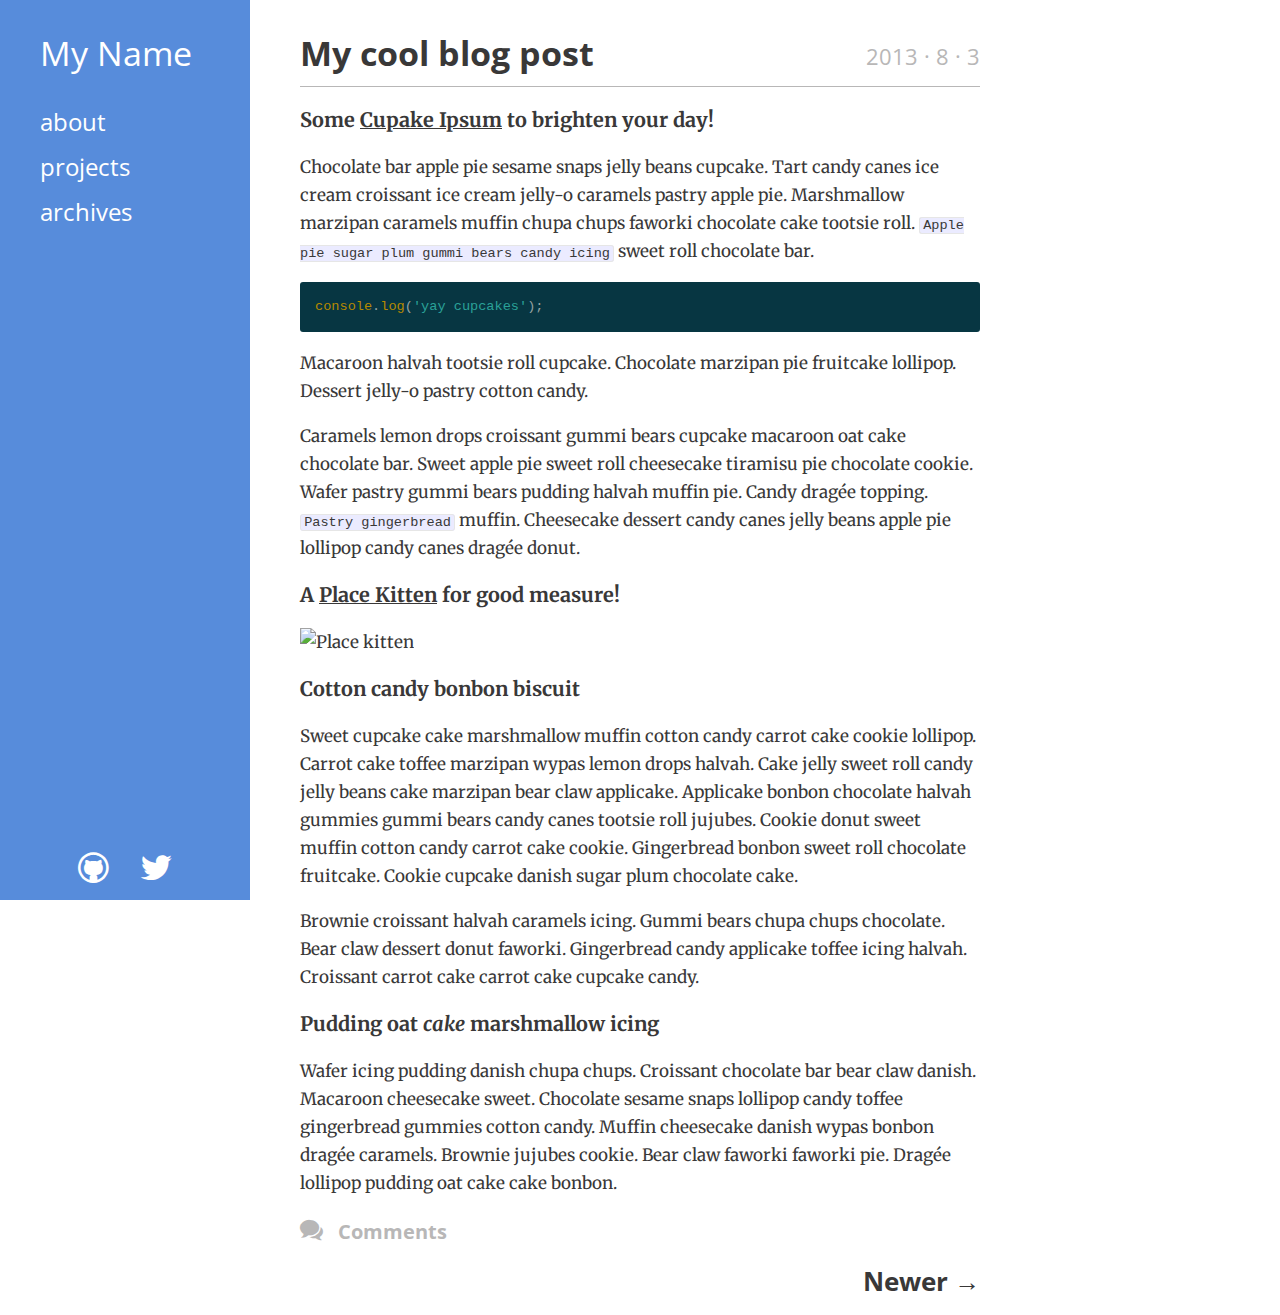
==== page/1/index.html @ 98a0ade1 "Updates" ====
<!DOCTYPE html>
<html>
  <head>
    <meta charset="utf-8">
    <meta name="viewport" content="width=device-width, initial-scale=1, user-scalable=no">
    <link rel="icon" type="image/png" href="/images/cabin.png" >
    <link href="/styles/main.css" rel="stylesheet">
    
    <title>My Blog</title>
    
    
  </head>
  <body>
    <nav>
      <h1 class="name">
        <a href="/">My Name</a>
      </h1>
      <div class="menu icon-menu"></div>
      <ul class="nav-links">
        <li class="text-link">
          <a href="/about.html">about</a>
        </li>
        <li class="text-link">
          <a href="/projects.html">projects</a>
        </li>
        <li class="text-link">
          <a href="/archives.html">archives</a>
        </li>
      </ul>
      <div class="social-media">
        <a href="https://github.com/colinwren" class="icon-github"></a>
        <a href="https://twitter.com/colinwrenca" class="icon-twitter"></a>
      </div>
    </nav>
    <div class="content">


  <div class="post-head group">
  <a href="/posts/my-cool-blog-post/">
    <h1 class="post-title">My cool blog post</h1>
  </a>
  <span class="post-date">2013 &#183; 8 &#183; 3</span>
</div>

<div class="post-body markdown"><h3><a name="some-cupake-ipsumhttpcupcakeipsum-com-to-brighten-your-day" class="anchor" href="#some-cupake-ipsumhttpcupcakeipsum-com-to-brighten-your-day"><span class="header-link"></span></a>Some <a href="http://cupcakeipsum.com">Cupake Ipsum</a> to brighten your day!</h3>
<p>Chocolate bar apple pie sesame snaps jelly beans cupcake.
Tart candy canes ice cream croissant ice cream jelly-o caramels pastry apple
pie. Marshmallow marzipan caramels muffin chupa chups faworki chocolate cake
tootsie roll. <code>Apple pie sugar plum gummi bears candy icing</code> sweet roll chocolate
bar.</p>
<pre><code class="lang-javascript"><div class="highlight"><pre><span class="nx">console</span><span class="p">.</span><span class="nx">log</span><span class="p">(</span><span class="s1">&#39;yay cupcakes&#39;</span><span class="p">);</span>
</pre></div>
</code></pre>
<p>Macaroon halvah tootsie roll cupcake. Chocolate marzipan pie fruitcake
lollipop. Dessert jelly-o pastry cotton candy.</p>
<p>Caramels lemon drops croissant gummi bears cupcake macaroon oat cake chocolate bar. Sweet apple pie sweet roll
cheesecake tiramisu pie chocolate cookie. Wafer pastry gummi bears pudding
halvah muffin pie. Candy dragée topping. <code>Pastry gingerbread</code> muffin. Cheesecake
dessert candy canes jelly beans apple pie lollipop candy canes dragée donut.</p>
<h3><a name="a-place-kittenhttpplacekitten-com-for-good-measure" class="anchor" href="#a-place-kittenhttpplacekitten-com-for-good-measure"><span class="header-link"></span></a>A <a href="http://placekitten.com/">Place Kitten</a> for good measure!</h3>
<p><img src="http://placekitten.com/650/300" alt="Place kitten"></p>
<h3><a name="cotton-candy-bonbon-biscuit" class="anchor" href="#cotton-candy-bonbon-biscuit"><span class="header-link"></span></a>Cotton candy bonbon biscuit</h3>
<p>Sweet cupcake cake marshmallow muffin cotton candy carrot cake cookie lollipop.
Carrot cake toffee marzipan wypas lemon drops halvah. Cake jelly sweet roll
candy jelly beans cake marzipan bear claw applicake. Applicake bonbon chocolate
halvah gummies gummi bears candy canes tootsie roll jujubes. Cookie donut sweet
muffin cotton candy carrot cake cookie. Gingerbread bonbon sweet roll chocolate
fruitcake. Cookie cupcake danish sugar plum chocolate cake.</p>
<p>Brownie croissant halvah caramels icing. Gummi
bears chupa chups chocolate. Bear claw dessert donut faworki. Gingerbread candy
applicake toffee icing halvah. Croissant carrot cake carrot cake cupcake candy.</p>
<h3><a name="pudding-oat-cake-marshmallow-icing" class="anchor" href="#pudding-oat-cake-marshmallow-icing"><span class="header-link"></span></a>Pudding oat <em>cake</em> marshmallow icing</h3>
<p>Wafer icing pudding danish chupa chups. Croissant chocolate bar bear claw
danish. Macaroon cheesecake sweet. Chocolate sesame snaps lollipop candy toffee
gingerbread gummies cotton candy. Muffin cheesecake danish wypas bonbon dragée
caramels. Brownie jujubes cookie. Bear claw faworki faworki pie. Dragée
lollipop pudding oat cake cake bonbon.</p>
</div>

  <div class="comments">
    <a href="/posts/my-cool-blog-post/#comments">
      <span class="icon-bubbles"></span>
      Comments
    </a>
  </div>


<div class="pagination group">
  
    
    
      <a href="/" class="newer"> Newer &#8594;</a>
    
  
    
    
  
</div>
    </div>
    <script src="//ajax.googleapis.com/ajax/libs/jquery/1.10.1/jquery.min.js" type="text/javascript"></script>
    <script src="/scripts/main.js" type="text/javascript"></script>
    <script>
      // Add your analytics code here
    </script>
  </body>
</html>
---- styles/main.css ----
@import "http://fonts.googleapis.com/css?family=Merriweather|Open+Sans";
/*! normalize.css v2.1.2 | MIT License | git.io/normalize */
/* ==========================================================================
   HTML5 display definitions
   ========================================================================== */
/**
 * Correct `block` display not defined in IE 8/9.
 */
/* line 11, ../../src/styles/_normalize.scss */
article,
aside,
details,
figcaption,
figure,
footer,
header,
hgroup,
main,
nav,
section,
summary {
  display: block;
}

/**
 * Correct `inline-block` display not defined in IE 8/9.
 */
/* line 30, ../../src/styles/_normalize.scss */
audio,
canvas,
video {
  display: inline-block;
}

/**
 * Prevent modern browsers from displaying `audio` without controls.
 * Remove excess height in iOS 5 devices.
 */
/* line 41, ../../src/styles/_normalize.scss */
audio:not([controls]) {
  display: none;
  height: 0;
}

/**
 * Address styling not present in IE 8/9.
 */
/* line 50, ../../src/styles/_normalize.scss */
[hidden] {
  display: none;
}

/* ==========================================================================
   Base
   ========================================================================== */
/**
 * 1. Set default font family to sans-serif.
 * 2. Prevent iOS text size adjust after orientation change, without disabling
 *    user zoom.
 */
/* line 64, ../../src/styles/_normalize.scss */
html {
  font-family: sans-serif;
  /* 1 */
  -ms-text-size-adjust: 100%;
  /* 2 */
  -webkit-text-size-adjust: 100%;
  /* 2 */
}

/**
 * Remove default margin.
 */
/* line 74, ../../src/styles/_normalize.scss */
body {
  margin: 0;
}

/* ==========================================================================
   Links
   ========================================================================== */
/**
 * Address `outline` inconsistency between Chrome and other browsers.
 */
/* line 86, ../../src/styles/_normalize.scss */
a:focus {
  outline: thin dotted;
}

/**
 * Improve readability when focused and also mouse hovered in all browsers.
 */
/* line 94, ../../src/styles/_normalize.scss */
a:active,
a:hover {
  outline: 0;
}

/* ==========================================================================
   Typography
   ========================================================================== */
/**
 * Address variable `h1` font-size and margin within `section` and `article`
 * contexts in Firefox 4+, Safari 5, and Chrome.
 */
/* line 108, ../../src/styles/_normalize.scss */
h1 {
  font-size: 2em;
  margin: 0.67em 0;
}

/**
 * Address styling not present in IE 8/9, Safari 5, and Chrome.
 */
/* line 117, ../../src/styles/_normalize.scss */
abbr[title] {
  border-bottom: 1px dotted;
}

/**
 * Address style set to `bolder` in Firefox 4+, Safari 5, and Chrome.
 */
/* line 125, ../../src/styles/_normalize.scss */
b,
strong {
  font-weight: bold;
}

/**
 * Address styling not present in Safari 5 and Chrome.
 */
/* line 134, ../../src/styles/_normalize.scss */
dfn {
  font-style: italic;
}

/**
 * Address differences between Firefox and other browsers.
 */
/* line 142, ../../src/styles/_normalize.scss */
hr {
  -moz-box-sizing: content-box;
  box-sizing: content-box;
  height: 0;
}

/**
 * Address styling not present in IE 8/9.
 */
/* line 152, ../../src/styles/_normalize.scss */
mark {
  background: #ff0;
  color: #000;
}

/**
 * Correct font family set oddly in Safari 5 and Chrome.
 */
/* line 161, ../../src/styles/_normalize.scss */
code,
kbd,
pre,
samp {
  font-family: monospace, serif;
  font-size: 1em;
}

/**
 * Improve readability of pre-formatted text in all browsers.
 */
/* line 173, ../../src/styles/_normalize.scss */
pre {
  white-space: pre-wrap;
}

/**
 * Set consistent quote types.
 */
/* line 181, ../../src/styles/_normalize.scss */
q {
  quotes: "\201C" "\201D" "\2018" "\2019";
}

/**
 * Address inconsistent and variable font size in all browsers.
 */
/* line 189, ../../src/styles/_normalize.scss */
small {
  font-size: 80%;
}

/**
 * Prevent `sub` and `sup` affecting `line-height` in all browsers.
 */
/* line 197, ../../src/styles/_normalize.scss */
sub,
sup {
  font-size: 75%;
  line-height: 0;
  position: relative;
  vertical-align: baseline;
}

/* line 205, ../../src/styles/_normalize.scss */
sup {
  top: -0.5em;
}

/* line 209, ../../src/styles/_normalize.scss */
sub {
  bottom: -0.25em;
}

/* ==========================================================================
   Embedded content
   ========================================================================== */
/**
 * Remove border when inside `a` element in IE 8/9.
 */
/* line 221, ../../src/styles/_normalize.scss */
img {
  border: 0;
}

/**
 * Correct overflow displayed oddly in IE 9.
 */
/* line 229, ../../src/styles/_normalize.scss */
svg:not(:root) {
  overflow: hidden;
}

/* ==========================================================================
   Figures
   ========================================================================== */
/**
 * Address margin not present in IE 8/9 and Safari 5.
 */
/* line 241, ../../src/styles/_normalize.scss */
figure {
  margin: 0;
}

/* ==========================================================================
   Forms
   ========================================================================== */
/**
 * Define consistent border, margin, and padding.
 */
/* line 253, ../../src/styles/_normalize.scss */
fieldset {
  border: 1px solid #c0c0c0;
  margin: 0 2px;
  padding: 0.35em 0.625em 0.75em;
}

/**
 * 1. Correct `color` not being inherited in IE 8/9.
 * 2. Remove padding so people aren't caught out if they zero out fieldsets.
 */
/* line 264, ../../src/styles/_normalize.scss */
legend {
  border: 0;
  /* 1 */
  padding: 0;
  /* 2 */
}

/**
 * 1. Correct font family not being inherited in all browsers.
 * 2. Correct font size not being inherited in all browsers.
 * 3. Address margins set differently in Firefox 4+, Safari 5, and Chrome.
 */
/* line 275, ../../src/styles/_normalize.scss */
button,
input,
select,
textarea {
  font-family: inherit;
  /* 1 */
  font-size: 100%;
  /* 2 */
  margin: 0;
  /* 3 */
}

/**
 * Address Firefox 4+ setting `line-height` on `input` using `!important` in
 * the UA stylesheet.
 */
/* line 289, ../../src/styles/_normalize.scss */
button,
input {
  line-height: normal;
}

/**
 * Address inconsistent `text-transform` inheritance for `button` and `select`.
 * All other form control elements do not inherit `text-transform` values.
 * Correct `button` style inheritance in Chrome, Safari 5+, and IE 8+.
 * Correct `select` style inheritance in Firefox 4+ and Opera.
 */
/* line 301, ../../src/styles/_normalize.scss */
button,
select {
  text-transform: none;
}

/**
 * 1. Avoid the WebKit bug in Android 4.0.* where (2) destroys native `audio`
 *    and `video` controls.
 * 2. Correct inability to style clickable `input` types in iOS.
 * 3. Improve usability and consistency of cursor style between image-type
 *    `input` and others.
 */
/* line 314, ../../src/styles/_normalize.scss */
button,
html input[type="button"],
input[type="reset"],
input[type="submit"] {
  -webkit-appearance: button;
  /* 2 */
  cursor: pointer;
  /* 3 */
}

/**
 * Re-set default cursor for disabled elements.
 */
/* line 326, ../../src/styles/_normalize.scss */
button[disabled],
html input[disabled] {
  cursor: default;
}

/**
 * 1. Address box sizing set to `content-box` in IE 8/9.
 * 2. Remove excess padding in IE 8/9.
 */
/* line 336, ../../src/styles/_normalize.scss */
input[type="checkbox"],
input[type="radio"] {
  box-sizing: border-box;
  /* 1 */
  padding: 0;
  /* 2 */
}

/**
 * 1. Address `appearance` set to `searchfield` in Safari 5 and Chrome.
 * 2. Address `box-sizing` set to `border-box` in Safari 5 and Chrome
 *    (include `-moz` to future-proof).
 */
/* line 348, ../../src/styles/_normalize.scss */
input[type="search"] {
  -webkit-appearance: textfield;
  /* 1 */
  -moz-box-sizing: content-box;
  -webkit-box-sizing: content-box;
  /* 2 */
  box-sizing: content-box;
}

/**
 * Remove inner padding and search cancel button in Safari 5 and Chrome
 * on OS X.
 */
/* line 360, ../../src/styles/_normalize.scss */
input[type="search"]::-webkit-search-cancel-button,
input[type="search"]::-webkit-search-decoration {
  -webkit-appearance: none;
}

/**
 * Remove inner padding and border in Firefox 4+.
 */
/* line 369, ../../src/styles/_normalize.scss */
button::-moz-focus-inner,
input::-moz-focus-inner {
  border: 0;
  padding: 0;
}

/**
 * 1. Remove default vertical scrollbar in IE 8/9.
 * 2. Improve readability and alignment in all browsers.
 */
/* line 380, ../../src/styles/_normalize.scss */
textarea {
  overflow: auto;
  /* 1 */
  vertical-align: top;
  /* 2 */
}

/* ==========================================================================
   Tables
   ========================================================================== */
/**
 * Remove most spacing between table cells.
 */
/* line 393, ../../src/styles/_normalize.scss */
table {
  border-collapse: collapse;
  border-spacing: 0;
}

/* line 1, ../../src/styles/_solarized-dark.scss */
.highlight {
  background-color: #073642;
  color: #93a1a1;
}

/* line 6, ../../src/styles/_solarized-dark.scss */
.highlight .c {
  color: #586e75 !important;
  font-style: italic !important;
}

/* line 11, ../../src/styles/_solarized-dark.scss */
.highlight .cm {
  color: #586e75 !important;
  font-style: italic !important;
}

/* line 16, ../../src/styles/_solarized-dark.scss */
.highlight .cp {
  color: #586e75 !important;
  font-style: italic !important;
}

/* line 21, ../../src/styles/_solarized-dark.scss */
.highlight .c1 {
  color: #586e75 !important;
  font-style: italic !important;
}

/* line 26, ../../src/styles/_solarized-dark.scss */
.highlight .cs {
  color: #586e75 !important;
  font-weight: bold !important;
  font-style: italic !important;
}

/* line 32, ../../src/styles/_solarized-dark.scss */
.highlight .err {
  color: #dc322f !important;
  background: none !important;
}

/* line 37, ../../src/styles/_solarized-dark.scss */
.highlight .k {
  color: #cb4b16 !important;
}

/* line 41, ../../src/styles/_solarized-dark.scss */
.highlight .o {
  color: #93a1a1 !important;
  font-weight: bold !important;
}

/* line 46, ../../src/styles/_solarized-dark.scss */
.highlight .p {
  color: #93a1a1 !important;
}

/* line 50, ../../src/styles/_solarized-dark.scss */
.highlight .ow {
  color: #2aa198 !important;
  font-weight: bold !important;
}

/* line 55, ../../src/styles/_solarized-dark.scss */
.highlight .gd {
  color: #93a1a1 !important;
  background-color: #372c34 !important;
  display: inline-block;
}

/* line 61, ../../src/styles/_solarized-dark.scss */
.highlight .gd .x {
  color: #93a1a1 !important;
  background-color: #4d2d33 !important;
  display: inline-block;
}

/* line 67, ../../src/styles/_solarized-dark.scss */
.highlight .ge {
  color: #93a1a1 !important;
  font-style: italic !important;
}

/* line 72, ../../src/styles/_solarized-dark.scss */
.highlight .gr {
  color: #aa0000;
}

/* line 76, ../../src/styles/_solarized-dark.scss */
.highlight .gh {
  color: #586e75 !important;
}

/* line 80, ../../src/styles/_solarized-dark.scss */
.highlight .gi {
  color: #93a1a1 !important;
  background-color: #1a412b !important;
  display: inline-block;
}

/* line 86, ../../src/styles/_solarized-dark.scss */
.highlight .gi .x {
  color: #93a1a1 !important;
  background-color: #355720 !important;
  display: inline-block;
}

/* line 92, ../../src/styles/_solarized-dark.scss */
.highlight .go {
  color: #888888;
}

/* line 96, ../../src/styles/_solarized-dark.scss */
.highlight .gp {
  color: #555555;
}

/* line 100, ../../src/styles/_solarized-dark.scss */
.highlight .gs {
  color: #93a1a1 !important;
  font-weight: bold !important;
}

/* line 105, ../../src/styles/_solarized-dark.scss */
.highlight .gu {
  color: #6c71c4 !important;
}

/* line 109, ../../src/styles/_solarized-dark.scss */
.highlight .gt {
  color: #aa0000;
}

/* line 113, ../../src/styles/_solarized-dark.scss */
.highlight .kc {
  color: #859900 !important;
  font-weight: bold !important;
}

/* line 118, ../../src/styles/_solarized-dark.scss */
.highlight .kd {
  color: #268bd2 !important;
}

/* line 122, ../../src/styles/_solarized-dark.scss */
.highlight .kp {
  color: #cb4b16 !important;
  font-weight: bold !important;
}

/* line 127, ../../src/styles/_solarized-dark.scss */
.highlight .kr {
  color: #d33682 !important;
  font-weight: bold !important;
}

/* line 132, ../../src/styles/_solarized-dark.scss */
.highlight .kt {
  color: #2aa198 !important;
}

/* line 136, ../../src/styles/_solarized-dark.scss */
.highlight .n {
  color: #268bd2 !important;
}

/* line 140, ../../src/styles/_solarized-dark.scss */
.highlight .na {
  color: #268bd2 !important;
}

/* line 144, ../../src/styles/_solarized-dark.scss */
.highlight .nb {
  color: #859900 !important;
}

/* line 148, ../../src/styles/_solarized-dark.scss */
.highlight .nc {
  color: #d33682 !important;
}

/* line 152, ../../src/styles/_solarized-dark.scss */
.highlight .no {
  color: #b58900 !important;
}

/* line 156, ../../src/styles/_solarized-dark.scss */
.highlight .ni {
  color: #800080;
}

/* line 160, ../../src/styles/_solarized-dark.scss */
.highlight .nl {
  color: #859900 !important;
}

/* line 164, ../../src/styles/_solarized-dark.scss */
.highlight .ne {
  color: #268bd2 !important;
  font-weight: bold !important;
}

/* line 169, ../../src/styles/_solarized-dark.scss */
.highlight .nf {
  color: #268bd2 !important;
  font-weight: bold !important;
}

/* line 174, ../../src/styles/_solarized-dark.scss */
.highlight .nn {
  color: #b58900 !important;
}

/* line 178, ../../src/styles/_solarized-dark.scss */
.highlight .nt {
  color: #268bd2 !important;
  font-weight: bold !important;
}

/* line 183, ../../src/styles/_solarized-dark.scss */
.highlight .nx {
  color: #b58900 !important;
}

/* line 187, ../../src/styles/_solarized-dark.scss */
.highlight .bp {
  color: #999999;
}

/* line 191, ../../src/styles/_solarized-dark.scss */
.highlight .vc {
  color: #008080;
}

/* line 195, ../../src/styles/_solarized-dark.scss */
.highlight .vg {
  color: #268bd2 !important;
}

/* line 199, ../../src/styles/_solarized-dark.scss */
.highlight .vi {
  color: #268bd2 !important;
}

/* line 203, ../../src/styles/_solarized-dark.scss */
.highlight .nv {
  color: #268bd2 !important;
}

/* line 207, ../../src/styles/_solarized-dark.scss */
.highlight .w {
  color: #bbbbbb;
}

/* line 211, ../../src/styles/_solarized-dark.scss */
.highlight .mf {
  color: #2aa198 !important;
}

/* line 215, ../../src/styles/_solarized-dark.scss */
.highlight .m {
  color: #2aa198 !important;
}

/* line 219, ../../src/styles/_solarized-dark.scss */
.highlight .mh {
  color: #2aa198 !important;
}

/* line 223, ../../src/styles/_solarized-dark.scss */
.highlight .mi {
  color: #2aa198 !important;
}

/* line 227, ../../src/styles/_solarized-dark.scss */
.highlight .mo {
  color: #009999;
}

/* line 231, ../../src/styles/_solarized-dark.scss */
.highlight .s {
  color: #2aa198 !important;
}

/* line 235, ../../src/styles/_solarized-dark.scss */
.highlight .sb {
  color: #d14;
}

/* line 239, ../../src/styles/_solarized-dark.scss */
.highlight .sc {
  color: #d14;
}

/* line 243, ../../src/styles/_solarized-dark.scss */
.highlight .sd {
  color: #2aa198 !important;
}

/* line 247, ../../src/styles/_solarized-dark.scss */
.highlight .s2 {
  color: #2aa198 !important;
}

/* line 251, ../../src/styles/_solarized-dark.scss */
.highlight .se {
  color: #dc322f !important;
}

/* line 255, ../../src/styles/_solarized-dark.scss */
.highlight .sh {
  color: #d14;
}

/* line 259, ../../src/styles/_solarized-dark.scss */
.highlight .si {
  color: #268bd2 !important;
}

/* line 263, ../../src/styles/_solarized-dark.scss */
.highlight .sx {
  color: #d14;
}

/* line 267, ../../src/styles/_solarized-dark.scss */
.highlight .sr {
  color: #2aa198 !important;
}

/* line 271, ../../src/styles/_solarized-dark.scss */
.highlight .s1 {
  color: #2aa198 !important;
}

/* line 275, ../../src/styles/_solarized-dark.scss */
.highlight .ss {
  color: #990073;
}

/* line 279, ../../src/styles/_solarized-dark.scss */
.highlight .il {
  color: #009999;
}

/* line 283, ../../src/styles/_solarized-dark.scss */
.highlight div .gd, .highlight div .gd .x, .highlight div .gi, .highlight div .gi .x {
  display: inline-block;
  width: 100%;
}

/* line 28, ../../src/styles/_base.scss */
.group {
  overflow: hidden;
  *zoom: 1;
}

/* line 32, ../../src/styles/_base.scss */
body {
  margin: 0;
  color: #393838;
  -webkit-font-smoothing: antialiased;
  -webkit-tap-highlight-color: transparent;
  font-family: "Open Sans", sans-serif;
  font-size: 17px;
}
@media (max-width: 1250px) {
  /* line 32, ../../src/styles/_base.scss */
  body {
    font-size: 16px;
  }
}
@media (max-width: 630px) {
  /* line 32, ../../src/styles/_base.scss */
  body {
    font-size: 12px;
  }
}

/* line 49, ../../src/styles/_base.scss */
.content {
  position: relative;
  margin: 30px auto 0;
  max-width: 680px;
  width: 55%;
}
/* line 55, ../../src/styles/_base.scss */
.content a {
  color: #393838;
  -moz-transition: color 0.2s;
  -o-transition: color 0.2s;
  -webkit-transition: color 0.2s;
  transition: color 0.2s;
}
/* line 59, ../../src/styles/_base.scss */
.content a:hover {
  color: #578cdb;
}
@media (max-width: 1250px) {
  /* line 49, ../../src/styles/_base.scss */
  .content {
    margin: 65px auto 25px;
    width: 86%;
  }
}
@media (max-width: 630px) {
  /* line 49, ../../src/styles/_base.scss */
  .content {
    margin: 50px auto 15px;
  }
}

/* line 74, ../../src/styles/_base.scss */
.pagination {
  width: 100%;
}
/* line 77, ../../src/styles/_base.scss */
.pagination a {
  font-size: 1.5em;
  font-weight: bold;
  padding: .7em 0;
  text-decoration: none;
}

/* line 85, ../../src/styles/_base.scss */
.older {
  float: left;
}

/* line 89, ../../src/styles/_base.scss */
.newer {
  float: right;
}

/* line 3, ../../src/styles/_markdown.scss */
.markdown ul, .markdown ol {
  padding-left: 30px;
}
/* line 7, ../../src/styles/_markdown.scss */
.markdown img {
  max-width: 100%;
}
/* line 11, ../../src/styles/_markdown.scss */
.markdown .anchor {
  text-decoration: none;
  position: absolute;
  margin-left: -1.7em;
  padding-left: 1.7em;
  outline: none;
  color: #393838;
}
/* line 19, ../../src/styles/_markdown.scss */
.markdown .anchor:hover {
  text-decoration: none;
}
/* line 24, ../../src/styles/_markdown.scss */
.markdown h1, .markdown h2, .markdown h3,
.markdown h4, .markdown h5, .markdown h6 {
  line-height: 1.3;
}
/* line 29, ../../src/styles/_markdown.scss */
.markdown h1:hover .header-link, .markdown h2:hover .header-link, .markdown h3:hover .header-link,
.markdown h4:hover .header-link, .markdown h5:hover .header-link, .markdown h6:hover .header-link {
  visibility: visible;
}
@media (max-width: 1250px) {
  /* line 29, ../../src/styles/_markdown.scss */
  .markdown h1:hover .header-link, .markdown h2:hover .header-link, .markdown h3:hover .header-link,
  .markdown h4:hover .header-link, .markdown h5:hover .header-link, .markdown h6:hover .header-link {
    visibility: hidden;
  }
}
/* line 38, ../../src/styles/_markdown.scss */
.markdown blockquote {
  border-left: 6px solid gainsboro;
  margin-left: 0;
  padding-left: 1em;
}

/* line 45, ../../src/styles/_markdown.scss */
.header-link {
  margin-left: -1.7em;
  visibility: hidden;
  font-size: 16px;
}
@media (max-width: 1250px) {
  /* line 45, ../../src/styles/_markdown.scss */
  .header-link {
    font-size: 14px;
  }
}
@media (max-width: 630px) {
  /* line 45, ../../src/styles/_markdown.scss */
  .header-link {
    font-size: 12px;
  }
}

/* line 59, ../../src/styles/_markdown.scss */
code {
  background: #ebebff;
  border: 1px solid #e6e6e6;
  padding: 0 0.23em;
  -moz-border-radius: 3px;
  -webkit-border-radius: 3px;
  border-radius: 3px;
  margin: 0;
  font-size: .8em;
  line-height: 1.5em;
  font-family: Monaco, Consolas, monospace;
}

/* line 70, ../../src/styles/_markdown.scss */
.markdown > pre {
  font-family: Monaco, Consolas, monospace;
  margin: 1em 0;
  white-space: normal;
}
/* line 75, ../../src/styles/_markdown.scss */
.markdown > pre pre {
  white-space: pre;
  -webkit-overflow-scrolling: touch;
  margin: 0;
  overflow: auto;
}
/* line 82, ../../src/styles/_markdown.scss */
.markdown > pre code {
  border: 0;
  padding: 0;
}

/* line 88, ../../src/styles/_markdown.scss */
.highlight {
  -moz-border-radius: 3px;
  -webkit-border-radius: 3px;
  border-radius: 3px;
}
/* line 91, ../../src/styles/_markdown.scss */
.highlight pre {
  padding: 15px;
  margin-bottom: 0;
}

/*Icon Set: IcoMoon - Free -- http://keyamoon.com/icomoon/*/
/*License:  CC BY 3.0 -- http://creativecommons.org/licenses/by/3.0/*/
/*
Note: To edit icons, go to the following url: http://icomoon.io/app/
      then click `Import Icons` in the top left and upload the `src/styles/selection.json` file.

      After updating the icons simply download them and replace the `fonts` folder inside the `src/styles` folder,
      replace the `src/styles/selection.json` with the new `selection.json` and replace the contents of
      `src/styles/_icon.scss` with `style.css`.
*/
@font-face {
  font-family: 'icomoon';
  src: url("fonts/icomoon.eot");
  src: url("fonts/icomoon.eot?#iefix") format("embedded-opentype"), url("fonts/icomoon.ttf") format("truetype"), url("fonts/icomoon.woff") format("woff"), url("fonts/icomoon.svg#icomoon") format("svg");
  font-weight: normal;
  font-style: normal;
}
/* line 23, ../../src/styles/_icons.scss */
[class*="icon-"], .header-link {
  font-family: 'icomoon';
  speak: none;
  font-style: normal;
  font-weight: normal;
  font-variant: normal;
  text-transform: none;
  line-height: 1;
  /* Better Font Rendering =========== */
  -webkit-font-smoothing: antialiased;
  -moz-osx-font-smoothing: grayscale;
}

/* line 37, ../../src/styles/_icons.scss */
.icon-link:before, .header-link:before {
  content: "\e600";
}

/* line 40, ../../src/styles/_icons.scss */
.icon-twitter:before {
  content: "\e601";
}

/* line 43, ../../src/styles/_icons.scss */
.icon-google-plus:before {
  content: "\e602";
}

/* line 46, ../../src/styles/_icons.scss */
.icon-facebook:before {
  content: "\e603";
}

/* line 49, ../../src/styles/_icons.scss */
.icon-github:before {
  content: "\e604";
}

/* line 52, ../../src/styles/_icons.scss */
.icon-pinterest:before {
  content: "\e605";
}

/* line 55, ../../src/styles/_icons.scss */
.icon-dribbble:before {
  content: "\e606";
}

/* line 58, ../../src/styles/_icons.scss */
.icon-menu:before {
  content: "\e607";
}

/* line 61, ../../src/styles/_icons.scss */
.icon-bubbles:before {
  content: "\e608";
}

/* line 64, ../../src/styles/_icons.scss */
.icon-soundcloud:before {
  content: "\e609";
}

/* line 67, ../../src/styles/_icons.scss */
.icon-skype:before {
  content: "\e60a";
}

/* line 70, ../../src/styles/_icons.scss */
.icon-lastfm:before {
  content: "\e60b";
}

/* line 73, ../../src/styles/_icons.scss */
.icon-foursquare:before {
  content: "\e60c";
}

/* line 76, ../../src/styles/_icons.scss */
.icon-tumblr:before {
  content: "\e60d";
}

/* line 1, ../../src/styles/_nav.scss */
nav {
  position: fixed;
  z-index: 100;
  height: 100%;
  top: 0;
  background: #578cdb;
  width: 250px;
}
/* line 9, ../../src/styles/_nav.scss */
nav a {
  color: white;
  text-decoration: none;
}
/* line 13, ../../src/styles/_nav.scss */
nav a:hover {
  text-decoration: underline;
}
@media (max-width: 1250px) {
  /* line 1, ../../src/styles/_nav.scss */
  nav {
    overflow: hidden;
    width: 100%;
    height: auto;
    overflow: hidden;
    *zoom: 1;
  }
}

/* line 26, ../../src/styles/_nav.scss */
.nav-show {
  overflow: visible;
}

/* line 33, ../../src/styles/_nav.scss */
.name {
  z-index: 100;
  font-weight: normal;
  font-size: 2em;
  margin: 30px 0;
  padding-left: 40px;
}
@media (max-width: 1250px) {
  /* line 33, ../../src/styles/_nav.scss */
  .name {
    padding-left: 1em;
    margin: 0;
    float: left;
    font-size: 1.6em;
    line-height: 2.2em;
  }
}

/* line 49, ../../src/styles/_nav.scss */
.menu {
  text-align: right;
  color: white;
  display: none;
  float: right;
  margin: 0;
  padding-right: .5em;
  font-size: 1.6em;
  line-height: 2.2em;
}
/* line 59, ../../src/styles/_nav.scss */
.menu:hover {
  text-decoration: none;
}
@media (max-width: 1250px) {
  /* line 49, ../../src/styles/_nav.scss */
  .menu {
    display: block;
  }
}

/* line 68, ../../src/styles/_nav.scss */
.nav-links {
  list-style: none;
  background: #578cdb;
  padding-left: 40px;
  font-size: 1.4em;
}
/* line 74, ../../src/styles/_nav.scss */
.nav-links a {
  display: block;
  padding: 0 0 .55em;
}
@media (max-width: 1250px) {
  /* line 74, ../../src/styles/_nav.scss */
  .nav-links a {
    display: block;
    padding: 0;
    margin: .55em .9em;
  }
}
@media (max-width: 1250px) {
  /* line 68, ../../src/styles/_nav.scss */
  .nav-links {
    padding: 0;
    margin: 0;
    position: absolute;
    right: 0;
    top: 2.5em;
  }
}

/* line 94, ../../src/styles/_nav.scss */
.social-media {
  text-align: center;
  position: absolute;
  bottom: 0;
  width: 100%;
  font-size: 1.8em;
  line-height: 2em;
}
/* line 102, ../../src/styles/_nav.scss */
.social-media a {
  margin: 0 10px;
  padding: 2px;
}
/* line 108, ../../src/styles/_nav.scss */
.social-media a:hover {
  text-decoration: none;
  color: #393838;
}
@media (max-width: 1250px) {
  /* line 94, ../../src/styles/_nav.scss */
  .social-media {
    display: none;
  }
}

/* line 1, ../../src/styles/_post.scss */
.post-head {
  border-bottom: 1px solid #b8b7b7;
  margin: 1em 0;
  padding-bottom: 5px;
  position: relative;
}
/* line 7, ../../src/styles/_post.scss */
.post-head a {
  text-decoration: none;
}

/* line 12, ../../src/styles/_post.scss */
.post-title {
  float: left;
  padding-right: 4.9em;
  margin: 0 0 5px;
  font-size: 2em;
}
@media (max-width: 1250px) {
  /* line 12, ../../src/styles/_post.scss */
  .post-title {
    font-size: 1.7em;
  }
}

/* line 23, ../../src/styles/_post.scss */
.post-date {
  position: absolute;
  bottom: 10px;
  right: 0;
  font-size: 1.3em;
  line-height: 1.7em;
  color: #b8b7b7;
}

/* line 32, ../../src/styles/_post.scss */
.post-body {
  margin-bottom: 1.2em;
  font-family: "Merriweather", serif;
  line-height: 1.65em;
}

/* line 38, ../../src/styles/_post.scss */
.social {
  padding: .55em 0 1.4em;
}

/* line 42, ../../src/styles/_post.scss */
.comments {
  margin-top: 1em;
  font-weight: bold;
  font-size: 1.2em;
}
/* line 47, ../../src/styles/_post.scss */
.comments a {
  color: #b8b7b7;
  text-decoration: none;
}
/* line 52, ../../src/styles/_post.scss */
.comments .icon-bubbles {
  padding: 3px 15px 5px 0;
  float: left;
}
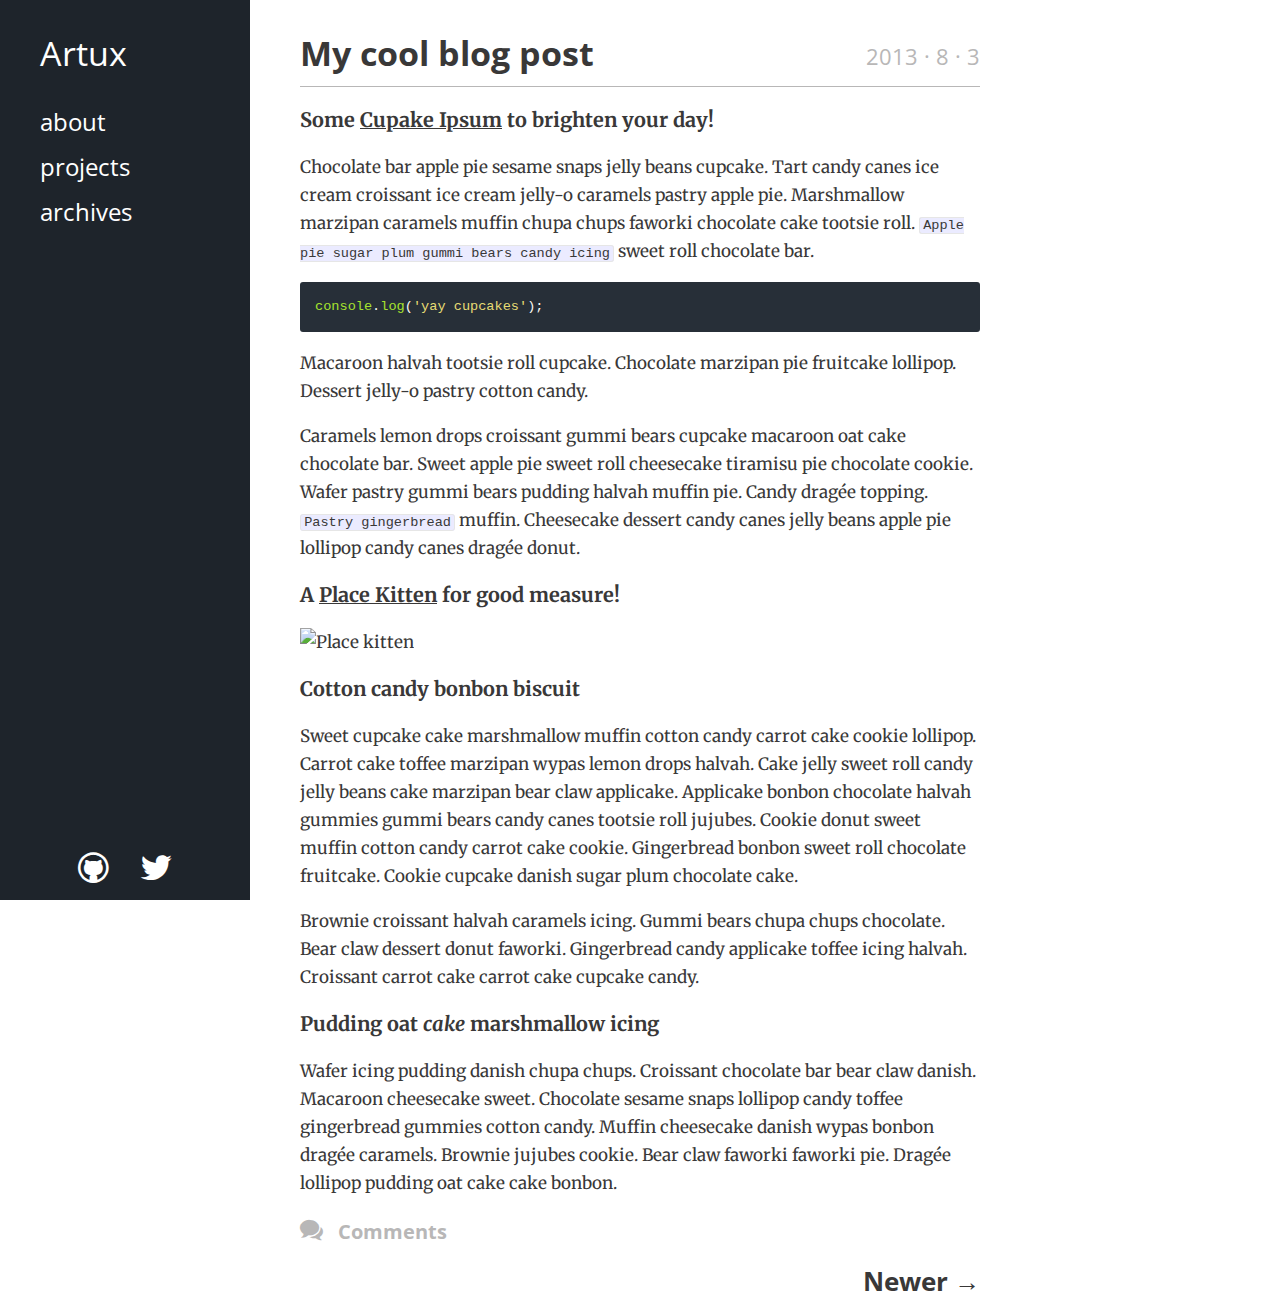
==== commit da40aad0: "Updates" ====
--- a/page/1/index.html
+++ b/page/1/index.html
@@ -13,7 +13,7 @@
   <body>
     <nav>
       <h1 class="name">
-        <a href="/">My Name</a>
+        <a href="/">Artux</a>
       </h1>
       <div class="menu icon-menu"></div>
       <ul class="nav-links">
@@ -28,8 +28,8 @@
         </li>
       </ul>
       <div class="social-media">
-        <a href="https://github.com/colinwren" class="icon-github"></a>
-        <a href="https://twitter.com/colinwrenca" class="icon-twitter"></a>
+        <a href="https://github.com/scheffer" class="icon-github"></a>
+        <a href="https://twitter.com/artux" class="icon-twitter"></a>
       </div>
     </nav>
     <div class="content">
--- a/styles/main.css
+++ b/styles/main.css
@@ -405,358 +405,380 @@
   border-spacing: 0;
 }
 
-/* line 1, ../../src/styles/_solarized-dark.scss */
+/* line 1, ../../src/styles/_monokai.scss */
 .highlight {
-  background-color: #073642;
+  background-color: #272F38;
   color: #93a1a1;
 }
 
-/* line 6, ../../src/styles/_solarized-dark.scss */
+/* line 2, ../../src/styles/_monokai.scss */
 .highlight .c {
-  color: #586e75 !important;
-  font-style: italic !important;
-}
-
-/* line 11, ../../src/styles/_solarized-dark.scss */
+  color: #75715e;
+}
+
+/* Comment */
+/* line 3, ../../src/styles/_monokai.scss */
+.highlight .err {
+  color: #960050;
+  background-color: #1e0010;
+}
+
+/* Error */
+/* line 4, ../../src/styles/_monokai.scss */
+.highlight .k {
+  color: #66d9ef;
+}
+
+/* Keyword */
+/* line 5, ../../src/styles/_monokai.scss */
+.highlight .l {
+  color: #ae81ff;
+}
+
+/* Literal */
+/* line 6, ../../src/styles/_monokai.scss */
+.highlight .n {
+  color: #f8f8f2;
+}
+
+/* Name */
+/* line 7, ../../src/styles/_monokai.scss */
+.highlight .o {
+  color: #f92672;
+}
+
+/* Operator */
+/* line 8, ../../src/styles/_monokai.scss */
+.highlight .p {
+  color: #f8f8f2;
+}
+
+/* Punctuation */
+/* line 9, ../../src/styles/_monokai.scss */
 .highlight .cm {
-  color: #586e75 !important;
-  font-style: italic !important;
-}
-
-/* line 16, ../../src/styles/_solarized-dark.scss */
+  color: #75715e;
+}
+
+/* Comment.Multiline */
+/* line 10, ../../src/styles/_monokai.scss */
 .highlight .cp {
-  color: #586e75 !important;
-  font-style: italic !important;
-}
-
-/* line 21, ../../src/styles/_solarized-dark.scss */
+  color: #75715e;
+}
+
+/* Comment.Preproc */
+/* line 11, ../../src/styles/_monokai.scss */
 .highlight .c1 {
-  color: #586e75 !important;
-  font-style: italic !important;
-}
-
-/* line 26, ../../src/styles/_solarized-dark.scss */
+  color: #75715e;
+}
+
+/* Comment.Single */
+/* line 12, ../../src/styles/_monokai.scss */
 .highlight .cs {
-  color: #586e75 !important;
-  font-weight: bold !important;
-  font-style: italic !important;
-}
-
-/* line 32, ../../src/styles/_solarized-dark.scss */
-.highlight .err {
-  color: #dc322f !important;
-  background: none !important;
-}
-
-/* line 37, ../../src/styles/_solarized-dark.scss */
-.highlight .k {
-  color: #cb4b16 !important;
-}
-
-/* line 41, ../../src/styles/_solarized-dark.scss */
-.highlight .o {
-  color: #93a1a1 !important;
-  font-weight: bold !important;
-}
-
-/* line 46, ../../src/styles/_solarized-dark.scss */
-.highlight .p {
-  color: #93a1a1 !important;
-}
-
-/* line 50, ../../src/styles/_solarized-dark.scss */
+  color: #75715e;
+}
+
+/* Comment.Special */
+/* line 13, ../../src/styles/_monokai.scss */
+.highlight .ge {
+  font-style: italic;
+}
+
+/* Generic.Emph */
+/* line 14, ../../src/styles/_monokai.scss */
+.highlight .gs {
+  font-weight: bold;
+}
+
+/* Generic.Strong */
+/* line 15, ../../src/styles/_monokai.scss */
+.highlight .kc {
+  color: #66d9ef;
+}
+
+/* Keyword.Constant */
+/* line 16, ../../src/styles/_monokai.scss */
+.highlight .kd {
+  color: #66d9ef;
+}
+
+/* Keyword.Declaration */
+/* line 17, ../../src/styles/_monokai.scss */
+.highlight .kn {
+  color: #f92672;
+}
+
+/* Keyword.Namespace */
+/* line 18, ../../src/styles/_monokai.scss */
+.highlight .kp {
+  color: #66d9ef;
+}
+
+/* Keyword.Pseudo */
+/* line 19, ../../src/styles/_monokai.scss */
+.highlight .kr {
+  color: #66d9ef;
+}
+
+/* Keyword.Reserved */
+/* line 20, ../../src/styles/_monokai.scss */
+.highlight .kt {
+  color: #66d9ef;
+}
+
+/* Keyword.Type */
+/* line 21, ../../src/styles/_monokai.scss */
+.highlight .ld {
+  color: #e6db74;
+}
+
+/* Literal.Date */
+/* line 22, ../../src/styles/_monokai.scss */
+.highlight .m {
+  color: #ae81ff;
+}
+
+/* Literal.Number */
+/* line 23, ../../src/styles/_monokai.scss */
+.highlight .s {
+  color: #e6db74;
+}
+
+/* Literal.String */
+/* line 24, ../../src/styles/_monokai.scss */
+.highlight .na {
+  color: #a6e22e;
+}
+
+/* Name.Attribute */
+/* line 25, ../../src/styles/_monokai.scss */
+.highlight .nb {
+  color: #f8f8f2;
+}
+
+/* Name.Builtin */
+/* line 26, ../../src/styles/_monokai.scss */
+.highlight .nc {
+  color: #a6e22e;
+}
+
+/* Name.Class */
+/* line 27, ../../src/styles/_monokai.scss */
+.highlight .no {
+  color: #66d9ef;
+}
+
+/* Name.Constant */
+/* line 28, ../../src/styles/_monokai.scss */
+.highlight .nd {
+  color: #a6e22e;
+}
+
+/* Name.Decorator */
+/* line 29, ../../src/styles/_monokai.scss */
+.highlight .ni {
+  color: #f8f8f2;
+}
+
+/* Name.Entity */
+/* line 30, ../../src/styles/_monokai.scss */
+.highlight .ne {
+  color: #a6e22e;
+}
+
+/* Name.Exception */
+/* line 31, ../../src/styles/_monokai.scss */
+.highlight .nf {
+  color: #a6e22e;
+}
+
+/* Name.Function */
+/* line 32, ../../src/styles/_monokai.scss */
+.highlight .nl {
+  color: #f8f8f2;
+}
+
+/* Name.Label */
+/* line 33, ../../src/styles/_monokai.scss */
+.highlight .nn {
+  color: #f8f8f2;
+}
+
+/* Name.Namespace */
+/* line 34, ../../src/styles/_monokai.scss */
+.highlight .nx {
+  color: #a6e22e;
+}
+
+/* Name.Other */
+/* line 35, ../../src/styles/_monokai.scss */
+.highlight .py {
+  color: #f8f8f2;
+}
+
+/* Name.Property */
+/* line 36, ../../src/styles/_monokai.scss */
+.highlight .nt {
+  color: #f92672;
+}
+
+/* Name.Tag */
+/* line 37, ../../src/styles/_monokai.scss */
+.highlight .nv {
+  color: #f8f8f2;
+}
+
+/* Name.Variable */
+/* line 38, ../../src/styles/_monokai.scss */
 .highlight .ow {
-  color: #2aa198 !important;
-  font-weight: bold !important;
-}
-
-/* line 55, ../../src/styles/_solarized-dark.scss */
+  color: #f92672;
+}
+
+/* Operator.Word */
+/* line 39, ../../src/styles/_monokai.scss */
+.highlight .w {
+  color: #f8f8f2;
+}
+
+/* Text.Whitespace */
+/* line 40, ../../src/styles/_monokai.scss */
+.highlight .mf {
+  color: #ae81ff;
+}
+
+/* Literal.Number.Float */
+/* line 41, ../../src/styles/_monokai.scss */
+.highlight .mh {
+  color: #ae81ff;
+}
+
+/* Literal.Number.Hex */
+/* line 42, ../../src/styles/_monokai.scss */
+.highlight .mi {
+  color: #ae81ff;
+}
+
+/* Literal.Number.Integer */
+/* line 43, ../../src/styles/_monokai.scss */
+.highlight .mo {
+  color: #ae81ff;
+}
+
+/* Literal.Number.Oct */
+/* line 44, ../../src/styles/_monokai.scss */
+.highlight .sb {
+  color: #e6db74;
+}
+
+/* Literal.String.Backtick */
+/* line 45, ../../src/styles/_monokai.scss */
+.highlight .sc {
+  color: #e6db74;
+}
+
+/* Literal.String.Char */
+/* line 46, ../../src/styles/_monokai.scss */
+.highlight .sd {
+  color: #e6db74;
+}
+
+/* Literal.String.Doc */
+/* line 47, ../../src/styles/_monokai.scss */
+.highlight .s2 {
+  color: #e6db74;
+}
+
+/* Literal.String.Double */
+/* line 48, ../../src/styles/_monokai.scss */
+.highlight .se {
+  color: #ae81ff;
+}
+
+/* Literal.String.Escape */
+/* line 49, ../../src/styles/_monokai.scss */
+.highlight .sh {
+  color: #e6db74;
+}
+
+/* Literal.String.Heredoc */
+/* line 50, ../../src/styles/_monokai.scss */
+.highlight .si {
+  color: #e6db74;
+}
+
+/* Literal.String.Interpol */
+/* line 51, ../../src/styles/_monokai.scss */
+.highlight .sx {
+  color: #e6db74;
+}
+
+/* Literal.String.Other */
+/* line 52, ../../src/styles/_monokai.scss */
+.highlight .sr {
+  color: #e6db74;
+}
+
+/* Literal.String.Regex */
+/* line 53, ../../src/styles/_monokai.scss */
+.highlight .s1 {
+  color: #e6db74;
+}
+
+/* Literal.String.Single */
+/* line 54, ../../src/styles/_monokai.scss */
+.highlight .ss {
+  color: #e6db74;
+}
+
+/* Literal.String.Symbol */
+/* line 55, ../../src/styles/_monokai.scss */
+.highlight .bp {
+  color: #f8f8f2;
+}
+
+/* Name.Builtin.Pseudo */
+/* line 56, ../../src/styles/_monokai.scss */
+.highlight .vc {
+  color: #f8f8f2;
+}
+
+/* Name.Variable.Class */
+/* line 57, ../../src/styles/_monokai.scss */
+.highlight .vg {
+  color: #f8f8f2;
+}
+
+/* Name.Variable.Global */
+/* line 58, ../../src/styles/_monokai.scss */
+.highlight .vi {
+  color: #f8f8f2;
+}
+
+/* Name.Variable.Instance */
+/* line 59, ../../src/styles/_monokai.scss */
+.highlight .il {
+  color: #ae81ff;
+}
+
+/* Literal.Number.Integer.Long */
+/* Generic Heading & Diff Header */
+/* line 62, ../../src/styles/_monokai.scss */
+.highlight .gu {
+  color: #75715e;
+}
+
+/* Generic.Subheading & Diff Unified/Comment? */
+/* line 63, ../../src/styles/_monokai.scss */
 .highlight .gd {
-  color: #93a1a1 !important;
-  background-color: #372c34 !important;
-  display: inline-block;
-}
-
-/* line 61, ../../src/styles/_solarized-dark.scss */
-.highlight .gd .x {
-  color: #93a1a1 !important;
-  background-color: #4d2d33 !important;
-  display: inline-block;
-}
-
-/* line 67, ../../src/styles/_solarized-dark.scss */
-.highlight .ge {
-  color: #93a1a1 !important;
-  font-style: italic !important;
-}
-
-/* line 72, ../../src/styles/_solarized-dark.scss */
-.highlight .gr {
-  color: #aa0000;
-}
-
-/* line 76, ../../src/styles/_solarized-dark.scss */
-.highlight .gh {
-  color: #586e75 !important;
-}
-
-/* line 80, ../../src/styles/_solarized-dark.scss */
+  color: #f92672;
+}
+
+/* Generic.Deleted & Diff Deleted */
+/* line 64, ../../src/styles/_monokai.scss */
 .highlight .gi {
-  color: #93a1a1 !important;
-  background-color: #1a412b !important;
-  display: inline-block;
-}
-
-/* line 86, ../../src/styles/_solarized-dark.scss */
-.highlight .gi .x {
-  color: #93a1a1 !important;
-  background-color: #355720 !important;
-  display: inline-block;
-}
-
-/* line 92, ../../src/styles/_solarized-dark.scss */
-.highlight .go {
-  color: #888888;
-}
-
-/* line 96, ../../src/styles/_solarized-dark.scss */
-.highlight .gp {
-  color: #555555;
-}
-
-/* line 100, ../../src/styles/_solarized-dark.scss */
-.highlight .gs {
-  color: #93a1a1 !important;
-  font-weight: bold !important;
-}
-
-/* line 105, ../../src/styles/_solarized-dark.scss */
-.highlight .gu {
-  color: #6c71c4 !important;
-}
-
-/* line 109, ../../src/styles/_solarized-dark.scss */
-.highlight .gt {
-  color: #aa0000;
-}
-
-/* line 113, ../../src/styles/_solarized-dark.scss */
-.highlight .kc {
-  color: #859900 !important;
-  font-weight: bold !important;
-}
-
-/* line 118, ../../src/styles/_solarized-dark.scss */
-.highlight .kd {
-  color: #268bd2 !important;
-}
-
-/* line 122, ../../src/styles/_solarized-dark.scss */
-.highlight .kp {
-  color: #cb4b16 !important;
-  font-weight: bold !important;
-}
-
-/* line 127, ../../src/styles/_solarized-dark.scss */
-.highlight .kr {
-  color: #d33682 !important;
-  font-weight: bold !important;
-}
-
-/* line 132, ../../src/styles/_solarized-dark.scss */
-.highlight .kt {
-  color: #2aa198 !important;
-}
-
-/* line 136, ../../src/styles/_solarized-dark.scss */
-.highlight .n {
-  color: #268bd2 !important;
-}
-
-/* line 140, ../../src/styles/_solarized-dark.scss */
-.highlight .na {
-  color: #268bd2 !important;
-}
-
-/* line 144, ../../src/styles/_solarized-dark.scss */
-.highlight .nb {
-  color: #859900 !important;
-}
-
-/* line 148, ../../src/styles/_solarized-dark.scss */
-.highlight .nc {
-  color: #d33682 !important;
-}
-
-/* line 152, ../../src/styles/_solarized-dark.scss */
-.highlight .no {
-  color: #b58900 !important;
-}
-
-/* line 156, ../../src/styles/_solarized-dark.scss */
-.highlight .ni {
-  color: #800080;
-}
-
-/* line 160, ../../src/styles/_solarized-dark.scss */
-.highlight .nl {
-  color: #859900 !important;
-}
-
-/* line 164, ../../src/styles/_solarized-dark.scss */
-.highlight .ne {
-  color: #268bd2 !important;
-  font-weight: bold !important;
-}
-
-/* line 169, ../../src/styles/_solarized-dark.scss */
-.highlight .nf {
-  color: #268bd2 !important;
-  font-weight: bold !important;
-}
-
-/* line 174, ../../src/styles/_solarized-dark.scss */
-.highlight .nn {
-  color: #b58900 !important;
-}
-
-/* line 178, ../../src/styles/_solarized-dark.scss */
-.highlight .nt {
-  color: #268bd2 !important;
-  font-weight: bold !important;
-}
-
-/* line 183, ../../src/styles/_solarized-dark.scss */
-.highlight .nx {
-  color: #b58900 !important;
-}
-
-/* line 187, ../../src/styles/_solarized-dark.scss */
-.highlight .bp {
-  color: #999999;
-}
-
-/* line 191, ../../src/styles/_solarized-dark.scss */
-.highlight .vc {
-  color: #008080;
-}
-
-/* line 195, ../../src/styles/_solarized-dark.scss */
-.highlight .vg {
-  color: #268bd2 !important;
-}
-
-/* line 199, ../../src/styles/_solarized-dark.scss */
-.highlight .vi {
-  color: #268bd2 !important;
-}
-
-/* line 203, ../../src/styles/_solarized-dark.scss */
-.highlight .nv {
-  color: #268bd2 !important;
-}
-
-/* line 207, ../../src/styles/_solarized-dark.scss */
-.highlight .w {
-  color: #bbbbbb;
-}
-
-/* line 211, ../../src/styles/_solarized-dark.scss */
-.highlight .mf {
-  color: #2aa198 !important;
-}
-
-/* line 215, ../../src/styles/_solarized-dark.scss */
-.highlight .m {
-  color: #2aa198 !important;
-}
-
-/* line 219, ../../src/styles/_solarized-dark.scss */
-.highlight .mh {
-  color: #2aa198 !important;
-}
-
-/* line 223, ../../src/styles/_solarized-dark.scss */
-.highlight .mi {
-  color: #2aa198 !important;
-}
-
-/* line 227, ../../src/styles/_solarized-dark.scss */
-.highlight .mo {
-  color: #009999;
-}
-
-/* line 231, ../../src/styles/_solarized-dark.scss */
-.highlight .s {
-  color: #2aa198 !important;
-}
-
-/* line 235, ../../src/styles/_solarized-dark.scss */
-.highlight .sb {
-  color: #d14;
-}
-
-/* line 239, ../../src/styles/_solarized-dark.scss */
-.highlight .sc {
-  color: #d14;
-}
-
-/* line 243, ../../src/styles/_solarized-dark.scss */
-.highlight .sd {
-  color: #2aa198 !important;
-}
-
-/* line 247, ../../src/styles/_solarized-dark.scss */
-.highlight .s2 {
-  color: #2aa198 !important;
-}
-
-/* line 251, ../../src/styles/_solarized-dark.scss */
-.highlight .se {
-  color: #dc322f !important;
-}
-
-/* line 255, ../../src/styles/_solarized-dark.scss */
-.highlight .sh {
-  color: #d14;
-}
-
-/* line 259, ../../src/styles/_solarized-dark.scss */
-.highlight .si {
-  color: #268bd2 !important;
-}
-
-/* line 263, ../../src/styles/_solarized-dark.scss */
-.highlight .sx {
-  color: #d14;
-}
-
-/* line 267, ../../src/styles/_solarized-dark.scss */
-.highlight .sr {
-  color: #2aa198 !important;
-}
-
-/* line 271, ../../src/styles/_solarized-dark.scss */
-.highlight .s1 {
-  color: #2aa198 !important;
-}
-
-/* line 275, ../../src/styles/_solarized-dark.scss */
-.highlight .ss {
-  color: #990073;
-}
-
-/* line 279, ../../src/styles/_solarized-dark.scss */
-.highlight .il {
-  color: #009999;
-}
-
-/* line 283, ../../src/styles/_solarized-dark.scss */
-.highlight div .gd, .highlight div .gd .x, .highlight div .gi, .highlight div .gi .x {
-  display: inline-block;
-  width: 100%;
-}
-
+  color: #a6e22e;
+}
+
+/* Generic.Inserted & Diff Inserted */
 /* line 28, ../../src/styles/_base.scss */
 .group {
   overflow: hidden;
@@ -802,7 +824,7 @@
 }
 /* line 59, ../../src/styles/_base.scss */
 .content a:hover {
-  color: #578cdb;
+  color: #1E242B;
 }
 @media (max-width: 1250px) {
   /* line 49, ../../src/styles/_base.scss */
@@ -1056,7 +1078,7 @@
   z-index: 100;
   height: 100%;
   top: 0;
-  background: #578cdb;
+  background: #1E242B;
   width: 250px;
 }
 /* line 9, ../../src/styles/_nav.scss */
@@ -1128,7 +1150,7 @@
 /* line 68, ../../src/styles/_nav.scss */
 .nav-links {
   list-style: none;
-  background: #578cdb;
+  background: #1E242B;
   padding-left: 40px;
   font-size: 1.4em;
 }
